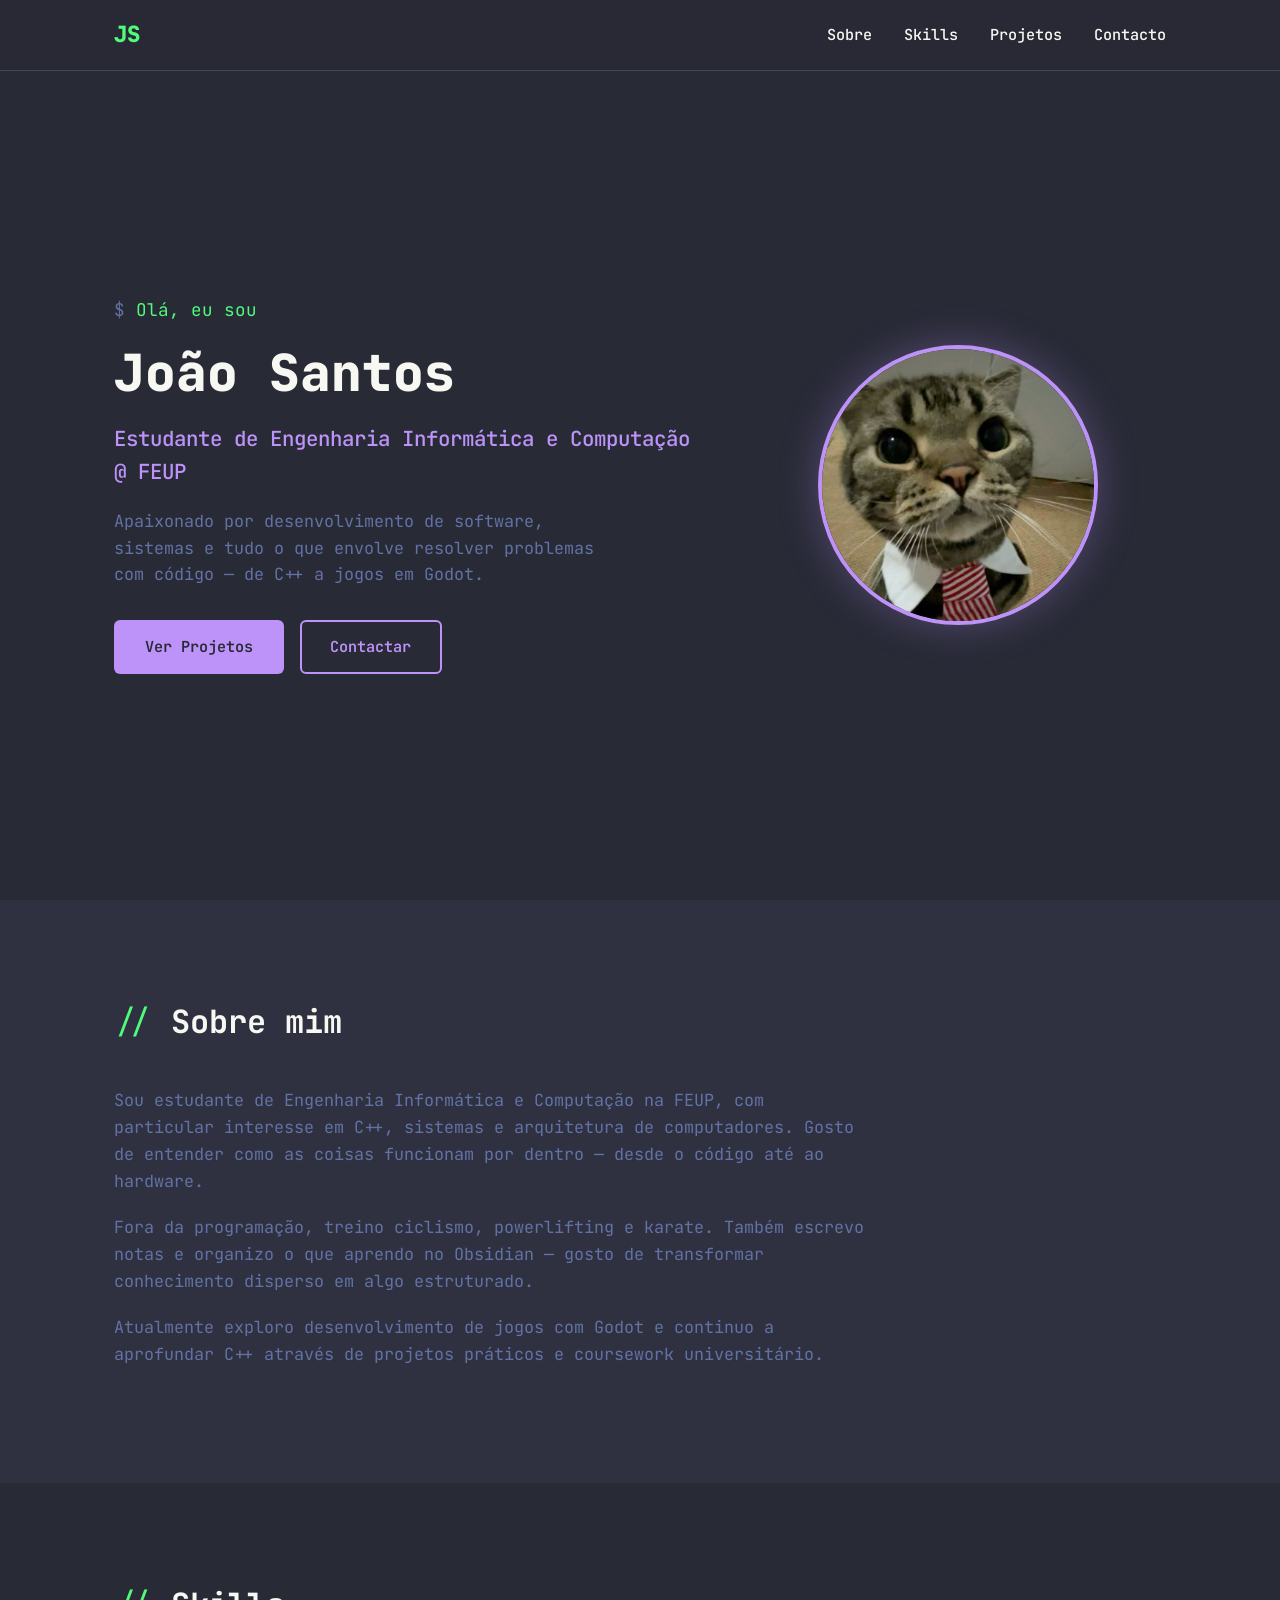
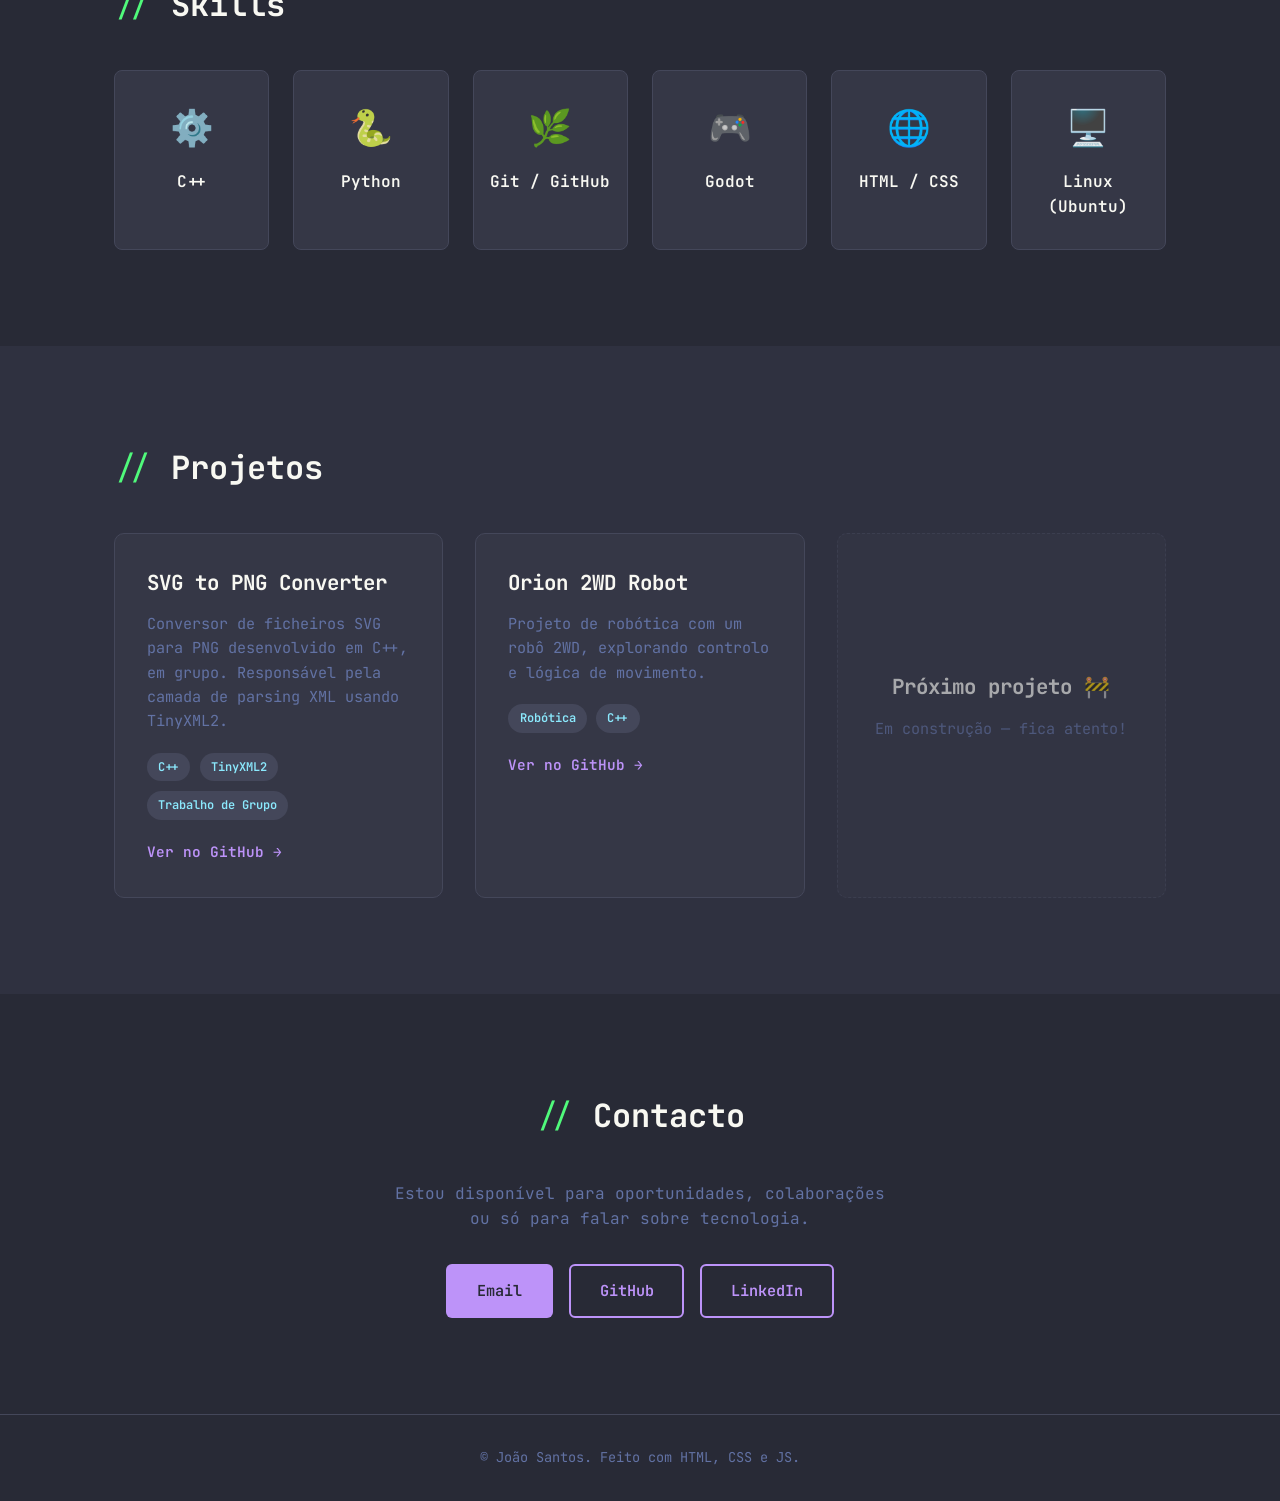
==== index.html @ f40805ef "feat: base website, with simple design" ====
<!DOCTYPE html>
<html lang="pt">
<head>
  <meta charset="UTF-8">
  <meta name="viewport" content="width=device-width, initial-scale=1.0">
  <title>João Santos | Portfólio</title>
  <meta name="description" content="Portfólio de João Santos, estudante de Engenharia Informática e Computação na FEUP.">

  <link rel="stylesheet" href="style.css">
  <!-- Ícones (vamos usar emojis ou SVG simples por agora, sem dependências externas) -->
</head>
<body>

  <!-- ============ NAVBAR ============ -->
  <header class="navbar">
    <div class="container navbar__inner">
      <a href="#hero" class="navbar__logo">JS</a>

      <nav class="navbar__nav">
        <a href="#sobre">Sobre</a>
        <a href="#skills">Skills</a>
        <a href="#projetos">Projetos</a>
        <a href="#contacto">Contacto</a>
      </nav>

      <!-- Botão hamburger só aparece em mobile (escondido via CSS, ativado via JS) -->
      <button class="navbar__toggle" id="navToggle" aria-label="Abrir menu">
        <span></span>
        <span></span>
        <span></span>
      </button>
    </div>
  </header>

  <!-- ============ HERO ============ -->
  <section id="hero" class="hero">
    <div class="container hero__inner">
      <div class="hero__text">
        <p class="hero__greeting">Olá, eu sou </p>
        <h1 class="hero__name">João Santos</h1>
        <h2 class="hero__title">Estudante de Engenharia Informática e Computação @ FEUP</h2>
        <p class="hero__description">
          Apaixonado por desenvolvimento de software, sistemas e tudo o que envolve
          resolver problemas com código — de C++ a jogos em Godot.
        </p>
        <div class="hero__actions">
          <a href="#projetos" class="btn btn--primary">Ver Projetos</a>
          <a href="#contacto" class="btn btn--secondary">Contactar</a>
        </div>
      </div>

      <div class="hero__image">
        <img src="assets/xhs 268495944.jpeg" alt="Foto de João Santos">
      </div>
    </div>
  </section>

  <!-- ============ SOBRE ============ -->
  <section id="sobre" class="sobre">
    <div class="container">
      <h2 class="section-title">Sobre mim</h2>

      <div class="sobre__content">
        <p>
          Sou estudante de Engenharia Informática e Computação na FEUP, com particular
          interesse em C++, sistemas e arquitetura de computadores. Gosto de entender
          como as coisas funcionam por dentro — desde o código até ao hardware.
        </p>
        <p>
          Fora da programação, treino ciclismo, powerlifting e karate. Também escrevo notas e
          organizo o que aprendo no Obsidian — gosto de transformar conhecimento disperso
          em algo estruturado.
        </p>
        <p>
          Atualmente exploro desenvolvimento de jogos com Godot e continuo a aprofundar
          C++ através de projetos práticos e coursework universitário.
        </p>
      </div>
    </div>
  </section>

  <!-- ============ SKILLS ============ -->
  <section id="skills" class="skills">
    <div class="container">
      <h2 class="section-title">Skills</h2>

      <div class="skills__grid">
        <div class="skill-card">
          <span class="skill-card__icon">⚙️</span>
          <h3>C++</h3>
        </div>
        <div class="skill-card">
          <span class="skill-card__icon">🐍</span>
          <h3>Python</h3>
        </div>
        <div class="skill-card">
          <span class="skill-card__icon">🌿</span>
          <h3>Git / GitHub</h3>
        </div>
        <div class="skill-card">
          <span class="skill-card__icon">🎮</span>
          <h3>Godot</h3>
        </div>
        <div class="skill-card">
          <span class="skill-card__icon">🌐</span>
          <h3>HTML / CSS</h3>
        </div>
        <div class="skill-card">
          <span class="skill-card__icon">🖥️</span>
          <h3>Linux (Ubuntu)</h3>
        </div>
      </div>
    </div>
  </section>

  <!-- ============ PROJETOS ============ -->
  <section id="projetos" class="projetos">
    <div class="container">
      <h2 class="section-title">Projetos</h2>

      <div class="projetos__grid">

        <article class="project-card">
          <div class="project-card__content">
            <h3>SVG to PNG Converter</h3>
            <p>
              Conversor de ficheiros SVG para PNG desenvolvido em C++, em grupo.
              Responsável pela camada de parsing XML usando TinyXML2.
            </p>
            <div class="project-card__tags">
              <span class="tag">C++</span>
              <span class="tag">TinyXML2</span>
              <span class="tag">Trabalho de Grupo</span>
            </div>
            <a href="https://github.com/JoaoFranciscoCSantos/svg_to_png" target="_blank" class="project-card__link">
              Ver no GitHub →
            </a>
          </div>
        </article>

        <article class="project-card">
          <div class="project-card__content">
            <h3>Orion 2WD Robot</h3>
            <p>
              Projeto de robótica com um robô 2WD, explorando controlo e lógica de
              movimento.
            </p>
            <div class="project-card__tags">
              <span class="tag">Robótica</span>
              <span class="tag">C++</span>
            </div>
            <a href="https://github.com/JoaoFranciscoCSantos" target="_blank" class="project-card__link">
              Ver no GitHub →
            </a>
          </div>
        </article>

        <!-- Card extra vazio para quando tiveres mais projetos -->
        <article class="project-card project-card--placeholder">
          <div class="project-card__content">
            <h3>Próximo projeto 🚧</h3>
            <p>Em construção — fica atento!</p>
          </div>
        </article>

      </div>
    </div>
  </section>

  <!-- ============ CONTACTO ============ -->
  <section id="contacto" class="contacto">
    <div class="container">
      <h2 class="section-title">Contacto</h2>
      <p class="contacto__text">
        Estou disponível para oportunidades, colaborações ou só para falar sobre tecnologia.
      </p>

      <div class="contacto__links">
        <a href="mailto:o-teu-email@exemplo.com" class="btn btn--primary">Email</a>
        <a href="https://github.com/JoaoFranciscoCSantos" target="_blank" class="btn btn--secondary">GitHub</a>
        <a href="#" target="_blank" class="btn btn--secondary">LinkedIn</a>
      </div>
    </div>
  </section>

  <!-- ============ FOOTER ============ -->
  <footer class="footer">
    <div class="container">
      <p>&copy; <span id="year"></span> João Santos. Feito com HTML, CSS e JS.</p>
    </div>
  </footer>

  <script src="script.js"></script>
</body>
</html>
---- style.css ----
/* ===================================================
   RESET & VARIÁVEIS GLOBAIS
   =================================================== */

/* Importa a fonte JetBrains Mono do Google Fonts */
@import url('https://fonts.googleapis.com/css2?family=JetBrains+Mono:wght@400;500;600;700;800&display=swap');

/* Variáveis CSS (custom properties) — definidas uma vez, usadas em todo o ficheiro.
   Se um dia quiseres mudar a paleta toda, só precisas de mudar aqui. */
:root {
  /* Paleta Dracula */
  --bg: #282a36;
  --bg-soft: #2f3140;
  --bg-card: #353746;
  --bg-current-line: #44475a;
  --fg: #f8f8f2;
  --comment: #6272a4;
  --purple: #bd93f9;
  --pink: #ff79c6;
  --green: #50fa7b;
  --cyan: #8be9fd;
  --orange: #ffb86c;
  --red: #ff5555;

  /* Tipografia */
  --font-mono: 'JetBrains Mono', 'Courier New', monospace;

  /* Espaçamentos reutilizáveis */
  --container-width: 1100px;
  --section-padding: 6rem 0;

  /* Transições */
  --transition: 0.25s ease;
}

/* Reset básico — remove margens/paddings default dos browsers */
* {
  margin: 0;
  padding: 0;
  box-sizing: border-box;
}

html {
  scroll-behavior: smooth; /* scroll suave nativo ao clicar em links de âncora (#secção) */
}

body {
  font-family: var(--font-mono);
  background-color: var(--bg);
  color: var(--fg);
  line-height: 1.6;
  overflow-x: hidden; /* evita scroll horizontal acidental */
}

a {
  text-decoration: none;
  color: inherit;
}

ul {
  list-style: none;
}

img {
  max-width: 100%;
  display: block;
}

/* Container genérico para limitar largura do conteúdo e centrar */
.container {
  width: 100%;
  max-width: var(--container-width);
  margin: 0 auto;
  padding: 0 1.5rem;
}

/* Título de secção, reutilizado em Sobre/Skills/Projetos/Contacto */
.section-title {
  font-size: 2rem;
  font-weight: 700;
  margin-bottom: 2.5rem;
  position: relative;
  display: inline-block;
  color: var(--fg);
}

/* Decoração tipo "comentário de código" antes do título, ex: // Sobre mim */
.section-title::before {
  content: '// ';
  color: var(--green);
  font-weight: 400;
}

/* ===================================================
   BOTÕES
   =================================================== */

.btn {
  display: inline-block;
  padding: 0.8rem 1.8rem;
  border-radius: 6px;
  font-weight: 600;
  font-size: 0.95rem;
  border: 2px solid transparent;
  transition: var(--transition);
  cursor: pointer;
}

.btn--primary {
  background-color: var(--purple);
  color: var(--bg);
}

.btn--primary:hover {
  background-color: var(--pink);
  transform: translateY(-2px);
}

.btn--secondary {
  background-color: transparent;
  border-color: var(--purple);
  color: var(--purple);
}

.btn--secondary:hover {
  background-color: var(--purple);
  color: var(--bg);
  transform: translateY(-2px);
}

/* ===================================================
   NAVBAR
   =================================================== */

.navbar {
  position: fixed;
  top: 0;
  left: 0;
  width: 100%;
  background-color: rgba(40, 42, 54, 0.85); /* var(--bg) com transparência */
  backdrop-filter: blur(8px); /* efeito "vidro esmerilado" ao fazer scroll */
  z-index: 1000;
  border-bottom: 1px solid var(--bg-current-line);
}

.navbar__inner {
  display: flex;
  align-items: center;
  justify-content: space-between;
  height: 70px;
}

.navbar__logo {
  font-size: 1.4rem;
  font-weight: 800;
  color: var(--green);
}

.navbar__nav {
  display: flex;
  gap: 2rem;
}

.navbar__nav a {
  font-size: 0.95rem;
  font-weight: 500;
  color: var(--fg);
  position: relative;
  transition: var(--transition);
}

.navbar__nav a:hover {
  color: var(--purple);
}

/* Sublinhado animado ao passar o rato */
.navbar__nav a::after {
  content: '';
  position: absolute;
  left: 0;
  bottom: -6px;
  width: 0%;
  height: 2px;
  background-color: var(--pink);
  transition: width var(--transition);
}

.navbar__nav a:hover::after {
  width: 100%;
}

/* Botão hamburger — escondido por defeito, só aparece em mobile (ver media query) */
.navbar__toggle {
  display: none;
  flex-direction: column;
  justify-content: space-between;
  width: 28px;
  height: 20px;
  background: none;
  border: none;
  cursor: pointer;
}

.navbar__toggle span {
  width: 100%;
  height: 2px;
  background-color: var(--fg);
  border-radius: 2px;
}

/* ===================================================
   HERO
   =================================================== */

.hero {
  min-height: 100vh;
  display: flex;
  align-items: center;
  padding-top: 70px; /* compensa a navbar fixa */
}

.hero__inner {
  display: flex;
  align-items: center;
  justify-content: space-between;
  gap: 3rem;
  flex-wrap: wrap;
}

.hero__text {
  flex: 1 1 450px;
}

.hero__greeting {
  color: var(--green);
  font-size: 1.1rem;
  margin-bottom: 0.5rem;
}

.hero__greeting::before {
  content: '$ ';
  color: var(--comment);
}

.hero__name {
  font-size: 3.2rem;
  font-weight: 800;
  color: var(--fg);
  margin-bottom: 0.5rem;
}

.hero__title {
  font-size: 1.3rem;
  font-weight: 500;
  color: var(--purple);
  margin-bottom: 1.2rem;
}

.hero__description {
  color: var(--comment);
  font-size: 1.05rem;
  max-width: 500px;
  margin-bottom: 2rem;
}

.hero__actions {
  display: flex;
  gap: 1rem;
  flex-wrap: wrap;
}

.hero__image {
  flex: 1 1 280px;
  display: flex;
  justify-content: center;
}

.hero__image img {
  width: 280px;
  height: 280px;
  object-fit: cover;
  border-radius: 50%;
  border: 4px solid var(--purple);
  box-shadow: 0 0 40px rgba(189, 147, 249, 0.3); /* brilho roxo subtil */
}

/* ===================================================
   SOBRE
   =================================================== */

.sobre {
  padding: var(--section-padding);
  background-color: var(--bg-soft);
}

.sobre__content {
  max-width: 750px;
}

.sobre__content p {
  color: var(--comment);
  margin-bottom: 1.2rem;
  font-size: 1.05rem;
}

/* ===================================================
   SKILLS
   =================================================== */

.skills {
  padding: var(--section-padding);
}

.skills__grid {
  display: grid;
  grid-template-columns: repeat(auto-fit, minmax(150px, 1fr));
  gap: 1.5rem;
}

.skill-card {
  background-color: var(--bg-card);
  border: 1px solid var(--bg-current-line);
  border-radius: 8px;
  padding: 1.8rem 1rem;
  text-align: center;
  transition: var(--transition);
}

.skill-card:hover {
  transform: translateY(-5px);
  border-color: var(--purple);
}

.skill-card__icon {
  font-size: 2.2rem;
  display: block;
  margin-bottom: 0.8rem;
}

.skill-card h3 {
  font-size: 1rem;
  font-weight: 600;
  color: var(--fg);
}

/* ===================================================
   PROJETOS
   =================================================== */

.projetos {
  padding: var(--section-padding);
  background-color: var(--bg-soft);
}

.projetos__grid {
  display: grid;
  grid-template-columns: repeat(auto-fit, minmax(300px, 1fr));
  gap: 2rem;
}

.project-card {
  background-color: var(--bg-card);
  border: 1px solid var(--bg-current-line);
  border-radius: 10px;
  padding: 2rem;
  transition: var(--transition);
}

.project-card:hover {
  border-color: var(--cyan);
  transform: translateY(-5px);
}

.project-card h3 {
  color: var(--fg);
  font-size: 1.3rem;
  margin-bottom: 0.8rem;
}

.project-card p {
  color: var(--comment);
  margin-bottom: 1.2rem;
  font-size: 0.95rem;
}

.project-card__tags {
  display: flex;
  gap: 0.6rem;
  flex-wrap: wrap;
  margin-bottom: 1.2rem;
}

.tag {
  background-color: var(--bg-current-line);
  color: var(--cyan);
  font-size: 0.75rem;
  font-weight: 600;
  padding: 0.3rem 0.7rem;
  border-radius: 20px;
}

.project-card__link {
  color: var(--purple);
  font-weight: 600;
  font-size: 0.9rem;
  transition: var(--transition);
}

.project-card__link:hover {
  color: var(--pink);
}

.project-card--placeholder {
  display: flex;
  align-items: center;
  justify-content: center;
  text-align: center;
  border-style: dashed;
  opacity: 0.6;
}

/* ===================================================
   CONTACTO
   =================================================== */

.contacto {
  padding: var(--section-padding);
  text-align: center;
}

.contacto__text {
  color: var(--comment);
  max-width: 500px;
  margin: 0 auto 2rem;
}

.contacto__links {
  display: flex;
  justify-content: center;
  gap: 1rem;
  flex-wrap: wrap;
}

/* ===================================================
   FOOTER
   =================================================== */

.footer {
  padding: 2rem 0;
  text-align: center;
  border-top: 1px solid var(--bg-current-line);
}

.footer p {
  color: var(--comment);
  font-size: 0.85rem;
}

/* ===================================================
   RESPONSIVE — MOBILE
   =================================================== */

@media (max-width: 768px) {
  .navbar__nav {
    position: fixed;
    top: 70px;
    left: 0;
    width: 100%;
    background-color: var(--bg);
    flex-direction: column;
    align-items: center;
    padding: 2rem 0;
    gap: 1.5rem;
    border-bottom: 1px solid var(--bg-current-line);

    /* Escondido por defeito — a classe .is-open é adicionada via JS */
    transform: translateY(-150%);
    transition: transform var(--transition);
  }

  .navbar__nav.is-open {
    transform: translateY(0);
  }

  .navbar__toggle {
    display: flex; /* só aparece em mobile */
  }

  .hero__inner {
    flex-direction: column-reverse;
    text-align: center;
  }

  .hero__description {
    margin-left: auto;
    margin-right: auto;
  }

  .hero__actions {
    justify-content: center;
  }

  .hero__name {
    font-size: 2.4rem;
  }
}
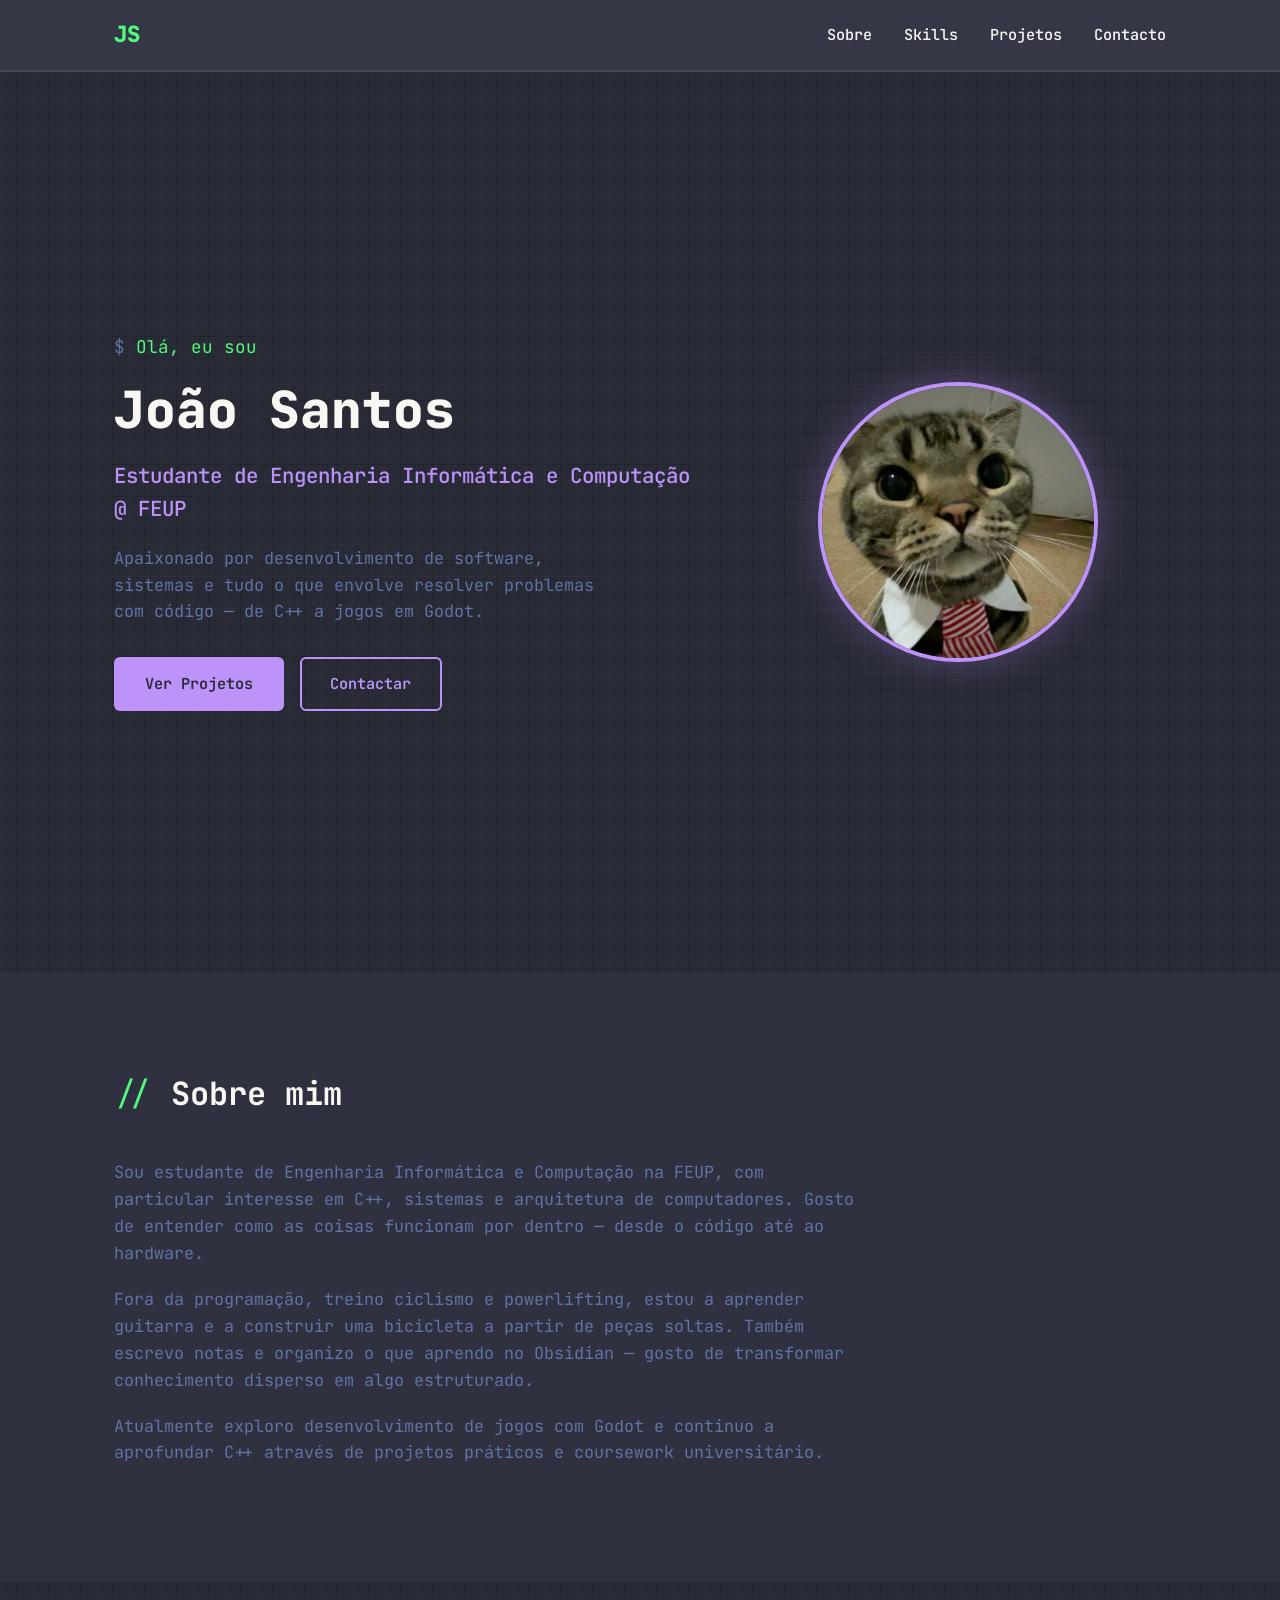
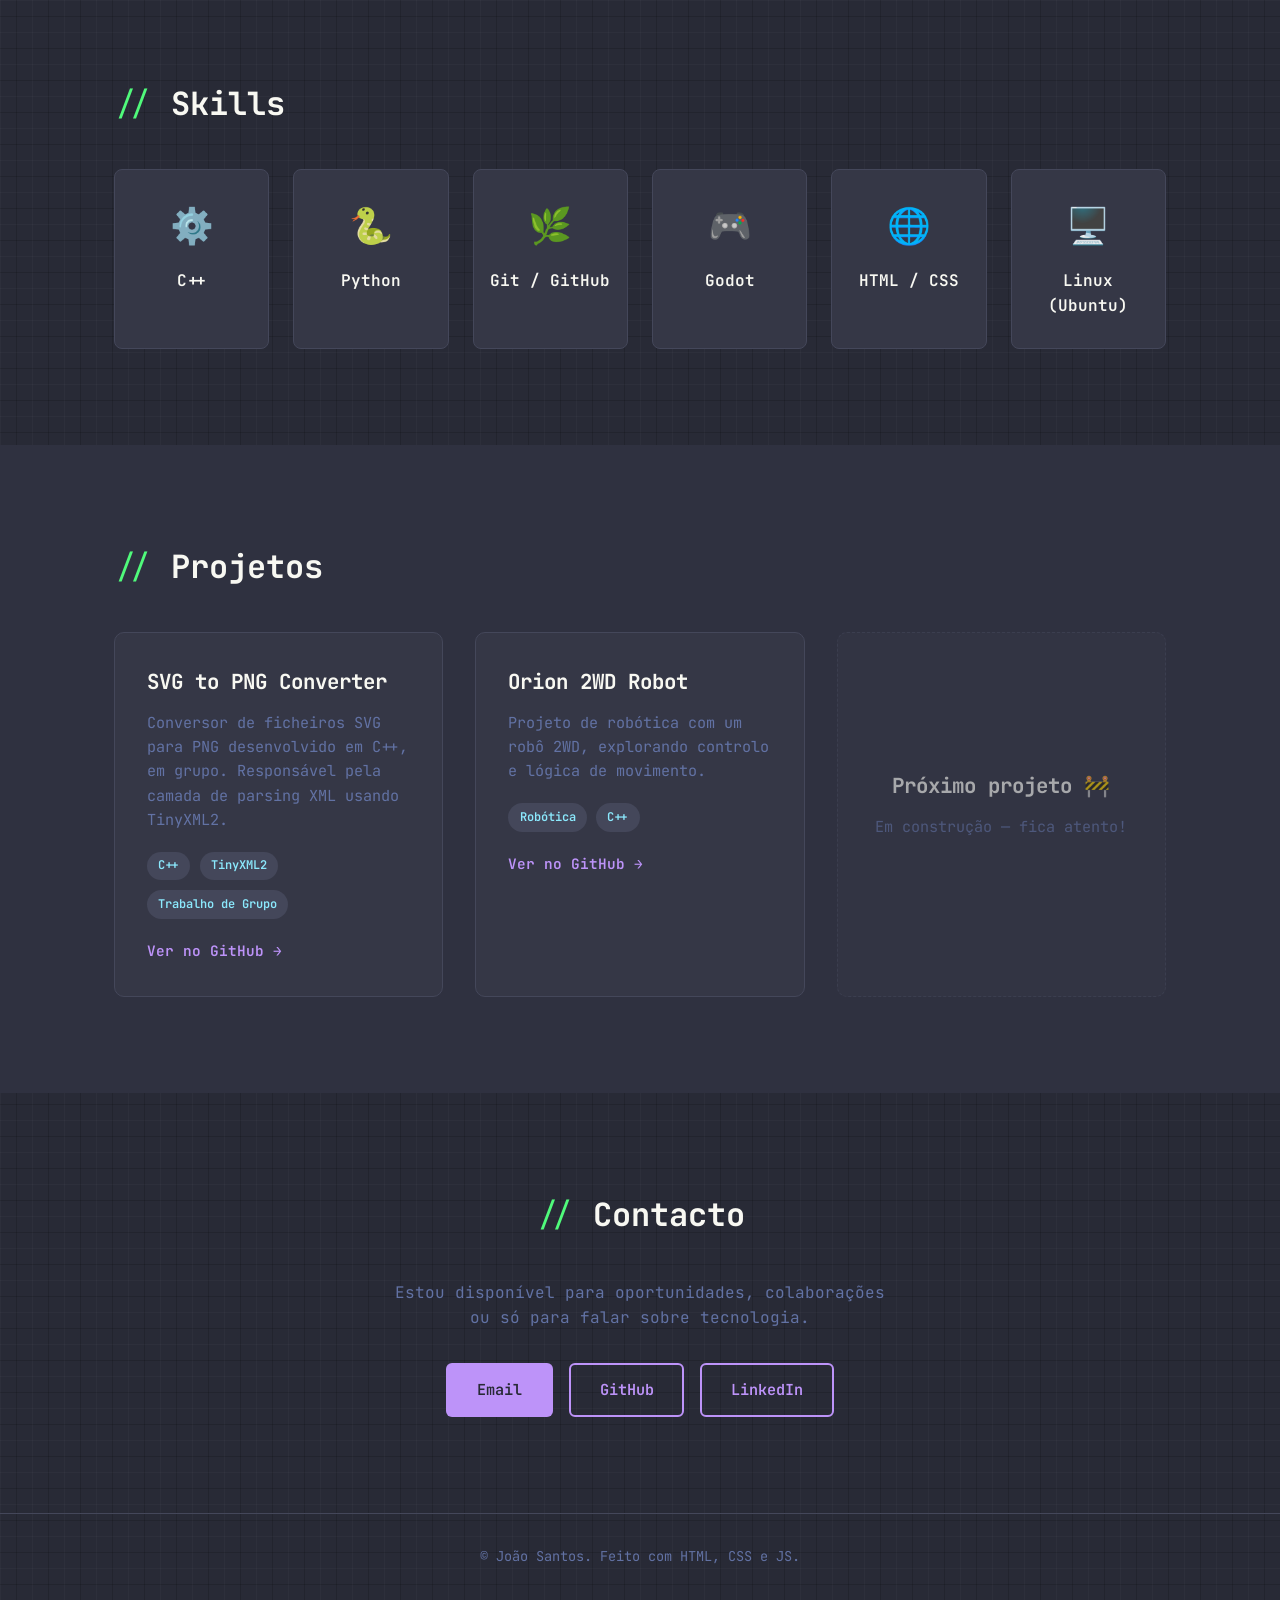
==== commit 21c567ab: "Simplify navbar and add Minecraft-style block background" ====
--- a/index.html
+++ b/index.html
@@ -4,6 +4,9 @@
   <meta charset="UTF-8">
   <meta name="viewport" content="width=device-width, initial-scale=1.0">
   <title>João Santos | Portfólio</title>
+  <link rel="icon" type="image/svg+xml" href="assets/favicon.svg">
+  <link rel="icon" type="image/x-icon" href="assets/favicon.ico">
+  <link rel="apple-touch-icon" href="assets/favicon-180.png">
   <meta name="description" content="Portfólio de João Santos, estudante de Engenharia Informática e Computação na FEUP.">
 
   <link rel="stylesheet" href="style.css">
@@ -22,13 +25,6 @@
         <a href="#projetos">Projetos</a>
         <a href="#contacto">Contacto</a>
       </nav>
-
-      <!-- Botão hamburger só aparece em mobile (escondido via CSS, ativado via JS) -->
-      <button class="navbar__toggle" id="navToggle" aria-label="Abrir menu">
-        <span></span>
-        <span></span>
-        <span></span>
-      </button>
     </div>
   </header>
 
@@ -36,7 +32,7 @@
   <section id="hero" class="hero">
     <div class="container hero__inner">
       <div class="hero__text">
-        <p class="hero__greeting">Olá, eu sou </p>
+        <p class="hero__greeting">Olá, eu sou</p>
         <h1 class="hero__name">João Santos</h1>
         <h2 class="hero__title">Estudante de Engenharia Informática e Computação @ FEUP</h2>
         <p class="hero__description">
@@ -67,7 +63,8 @@
           como as coisas funcionam por dentro — desde o código até ao hardware.
         </p>
         <p>
-          Fora da programação, treino ciclismo, powerlifting e karate. Também escrevo notas e
+          Fora da programação, treino ciclismo e powerlifting, estou a aprender guitarra
+          e a construir uma bicicleta a partir de peças soltas. Também escrevo notas e
           organizo o que aprendo no Obsidian — gosto de transformar conhecimento disperso
           em algo estruturado.
         </p>
--- a/style.css
+++ b/style.css
@@ -46,10 +46,21 @@
 
 body {
   font-family: var(--font-mono);
-  background-color: var(--bg);
   color: var(--fg);
   line-height: 1.6;
   overflow-x: hidden; /* evita scroll horizontal acidental */
+
+  /* Padrão de "blocos" tipo Minecraft, feito só com CSS (sem imagens).
+     Funciona sobrepondo vários gradientes lineares pequenos que se repetem,
+     criando uma grelha de quadrados com tom levemente diferente do fundo. */
+  background-color: var(--bg);
+  background-image:
+    linear-gradient(90deg, rgba(255, 255, 255, 0.025) 1px, transparent 1px),
+    linear-gradient(rgba(255, 255, 255, 0.025) 1px, transparent 1px),
+    linear-gradient(90deg, rgba(0, 0, 0, 0.15) 1px, transparent 1px),
+    linear-gradient(rgba(0, 0, 0, 0.15) 1px, transparent 1px);
+  background-size: 32px 32px, 32px 32px, 32px 32px, 32px 32px;
+  background-position: 0 0, 0 0, 16px 16px, 16px 16px;
 }
 
 a {
@@ -133,14 +144,10 @@
    =================================================== */
 
 .navbar {
-  position: fixed;
-  top: 0;
-  left: 0;
+  position: static; /* deixa de ser fixa/flutuante — fica no fluxo normal da página */
   width: 100%;
-  background-color: rgba(40, 42, 54, 0.85); /* var(--bg) com transparência */
-  backdrop-filter: blur(8px); /* efeito "vidro esmerilado" ao fazer scroll */
-  z-index: 1000;
-  border-bottom: 1px solid var(--bg-current-line);
+  background-color: var(--bg-card);
+  border-bottom: 2px solid var(--bg-current-line);
 }
 
 .navbar__inner {
@@ -189,24 +196,7 @@
   width: 100%;
 }
 
-/* Botão hamburger — escondido por defeito, só aparece em mobile (ver media query) */
-.navbar__toggle {
-  display: none;
-  flex-direction: column;
-  justify-content: space-between;
-  width: 28px;
-  height: 20px;
-  background: none;
-  border: none;
-  cursor: pointer;
-}
-
-.navbar__toggle span {
-  width: 100%;
-  height: 2px;
-  background-color: var(--fg);
-  border-radius: 2px;
-}
+/* Botão hamburger removido — navbar agora é sempre visível, sem menu deslizante */
 
 /* ===================================================
    HERO
@@ -216,7 +206,7 @@
   min-height: 100vh;
   display: flex;
   align-items: center;
-  padding-top: 70px; /* compensa a navbar fixa */
+  padding-top: 0;
 }
 
 .hero__inner {
@@ -461,29 +451,21 @@
    =================================================== */
 
 @media (max-width: 768px) {
+  .navbar__inner {
+    flex-direction: column;
+    height: auto;
+    padding: 1rem 0;
+    gap: 0.8rem;
+  }
+
   .navbar__nav {
-    position: fixed;
-    top: 70px;
-    left: 0;
-    width: 100%;
-    background-color: var(--bg);
-    flex-direction: column;
-    align-items: center;
-    padding: 2rem 0;
-    gap: 1.5rem;
-    border-bottom: 1px solid var(--bg-current-line);
-
-    /* Escondido por defeito — a classe .is-open é adicionada via JS */
-    transform: translateY(-150%);
-    transition: transform var(--transition);
-  }
-
-  .navbar__nav.is-open {
-    transform: translateY(0);
-  }
-
-  .navbar__toggle {
-    display: flex; /* só aparece em mobile */
+    gap: 1rem;
+    flex-wrap: wrap;
+    justify-content: center;
+  }
+
+  .navbar__nav a {
+    font-size: 0.85rem;
   }
 
   .hero__inner {
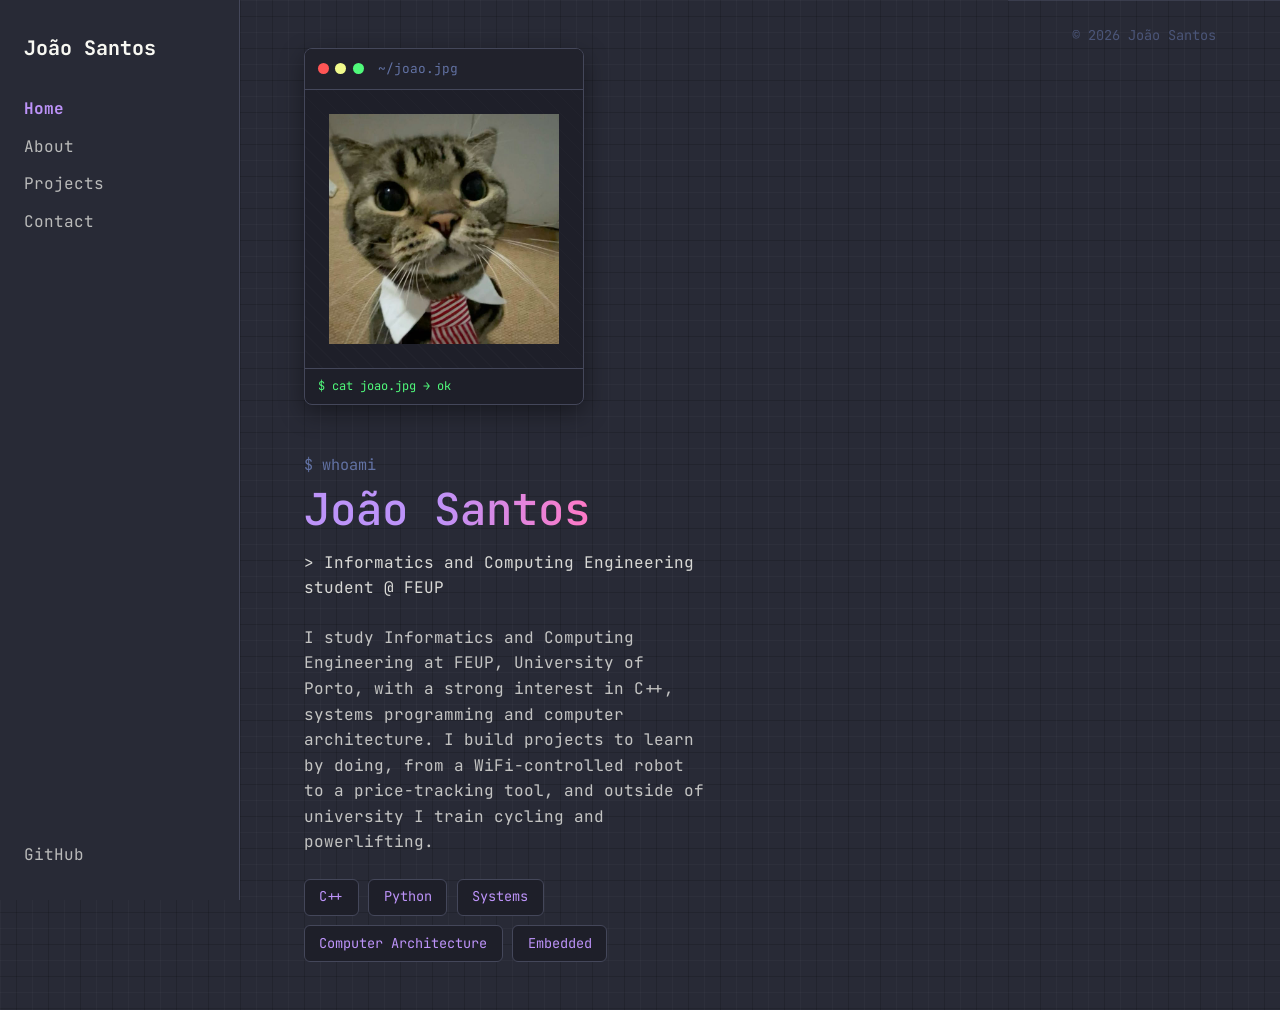
==== commit 28b135b9: "Update portfolio: translate site to English and refresh projects" ====
--- a/index.html
+++ b/index.html
@@ -1,192 +1,76 @@
 <!DOCTYPE html>
-<html lang="pt">
+<html lang="en">
 <head>
   <meta charset="UTF-8">
   <meta name="viewport" content="width=device-width, initial-scale=1.0">
-  <title>João Santos | Portfólio</title>
+  <title>João Santos — Home</title>
+  <meta name="description" content="Portfolio of João Santos, Informatics and Computing Engineering student at FEUP (University of Porto), focused on C++, systems and embedded projects.">
   <link rel="icon" type="image/svg+xml" href="assets/favicon.svg">
   <link rel="icon" type="image/x-icon" href="assets/favicon.ico">
   <link rel="apple-touch-icon" href="assets/favicon-180.png">
-  <meta name="description" content="Portfólio de João Santos, estudante de Engenharia Informática e Computação na FEUP.">
-
-  <link rel="stylesheet" href="style.css">
-  <!-- Ícones (vamos usar emojis ou SVG simples por agora, sem dependências externas) -->
+  <link rel="stylesheet" href="css/style.css">
+  <link rel="stylesheet" href="css/layout.css">
 </head>
 <body>
 
-  <!-- ============ NAVBAR ============ -->
-  <header class="navbar">
-    <div class="container navbar__inner">
-      <a href="#hero" class="navbar__logo">JS</a>
+  <!-- The sidebar is built by js/sidebar.js and injected here -->
+  <div id="sidebar"></div>
 
-      <nav class="navbar__nav">
-        <a href="#sobre">Sobre</a>
-        <a href="#skills">Skills</a>
-        <a href="#projetos">Projetos</a>
-        <a href="#contacto">Contacto</a>
-      </nav>
-    </div>
-  </header>
+  <main class="page">
 
-  <!-- ============ HERO ============ -->
-  <section id="hero" class="hero">
-    <div class="container hero__inner">
-      <div class="hero__text">
-        <p class="hero__greeting">Olá, eu sou</p>
-        <h1 class="hero__name">João Santos</h1>
-        <h2 class="hero__title">Estudante de Engenharia Informática e Computação @ FEUP</h2>
-        <p class="hero__description">
-          Apaixonado por desenvolvimento de software, sistemas e tudo o que envolve
-          resolver problemas com código — de C++ a jogos em Godot.
-        </p>
-        <div class="hero__actions">
-          <a href="#projetos" class="btn btn--primary">Ver Projetos</a>
-          <a href="#contacto" class="btn btn--secondary">Contactar</a>
+    <section class="hero">
+
+      <div class="hero__photo-window">
+        <div class="hero__window-bar">
+          <span class="hero__dot hero__dot--red"></span>
+          <span class="hero__dot hero__dot--yellow"></span>
+          <span class="hero__dot hero__dot--green"></span>
+          <span class="hero__window-title">~/joao.jpg</span>
         </div>
+
+        <div class="hero__photo-placeholder">
+          <img src="assets/profile.jpeg" alt="Portrait of João Santos" class="hero__photo">
+        </div>
+
+        <div class="hero__window-footer">$ cat joao.jpg &rarr; ok</div>
       </div>
 
-      <div class="hero__image">
-        <img src="assets/xhs 268495944.jpeg" alt="Foto de João Santos">
+      <div class="hero__content">
+        <p class="hero__prompt">$ whoami</p>
+
+        <h1 class="hero__title">
+          João <span class="hero__title-accent">Santos</span>
+        </h1>
+
+        <p class="hero__subtitle">
+          &gt; Informatics and Computing Engineering student @ FEUP
+        </p>
+
+        <p class="hero__intro">
+          I study Informatics and Computing Engineering at FEUP, University of
+          Porto, with a strong interest in C++, systems programming and
+          computer architecture. I build projects to learn by doing, from a
+          WiFi-controlled robot to a price-tracking tool, and outside of
+          university I train cycling and powerlifting.
+        </p>
+
+        <ul class="hero__tags">
+          <li>C++</li>
+          <li>Python</li>
+          <li>Systems</li>
+          <li>Computer Architecture</li>
+          <li>Embedded</li>
+        </ul>
       </div>
-    </div>
-  </section>
 
-  <!-- ============ SOBRE ============ -->
-  <section id="sobre" class="sobre">
-    <div class="container">
-      <h2 class="section-title">Sobre mim</h2>
+    </section>
 
-      <div class="sobre__content">
-        <p>
-          Sou estudante de Engenharia Informática e Computação na FEUP, com particular
-          interesse em C++, sistemas e arquitetura de computadores. Gosto de entender
-          como as coisas funcionam por dentro — desde o código até ao hardware.
-        </p>
-        <p>
-          Fora da programação, treino ciclismo e powerlifting, estou a aprender guitarra
-          e a construir uma bicicleta a partir de peças soltas. Também escrevo notas e
-          organizo o que aprendo no Obsidian — gosto de transformar conhecimento disperso
-          em algo estruturado.
-        </p>
-        <p>
-          Atualmente exploro desenvolvimento de jogos com Godot e continuo a aprofundar
-          C++ através de projetos práticos e coursework universitário.
-        </p>
-      </div>
-    </div>
-  </section>
+  </main>
 
-  <!-- ============ SKILLS ============ -->
-  <section id="skills" class="skills">
-    <div class="container">
-      <h2 class="section-title">Skills</h2>
+  <!-- The footer is built by js/footer.js and injected here -->
+  <div id="footer"></div>
 
-      <div class="skills__grid">
-        <div class="skill-card">
-          <span class="skill-card__icon">⚙️</span>
-          <h3>C++</h3>
-        </div>
-        <div class="skill-card">
-          <span class="skill-card__icon">🐍</span>
-          <h3>Python</h3>
-        </div>
-        <div class="skill-card">
-          <span class="skill-card__icon">🌿</span>
-          <h3>Git / GitHub</h3>
-        </div>
-        <div class="skill-card">
-          <span class="skill-card__icon">🎮</span>
-          <h3>Godot</h3>
-        </div>
-        <div class="skill-card">
-          <span class="skill-card__icon">🌐</span>
-          <h3>HTML / CSS</h3>
-        </div>
-        <div class="skill-card">
-          <span class="skill-card__icon">🖥️</span>
-          <h3>Linux (Ubuntu)</h3>
-        </div>
-      </div>
-    </div>
-  </section>
-
-  <!-- ============ PROJETOS ============ -->
-  <section id="projetos" class="projetos">
-    <div class="container">
-      <h2 class="section-title">Projetos</h2>
-
-      <div class="projetos__grid">
-
-        <article class="project-card">
-          <div class="project-card__content">
-            <h3>SVG to PNG Converter</h3>
-            <p>
-              Conversor de ficheiros SVG para PNG desenvolvido em C++, em grupo.
-              Responsável pela camada de parsing XML usando TinyXML2.
-            </p>
-            <div class="project-card__tags">
-              <span class="tag">C++</span>
-              <span class="tag">TinyXML2</span>
-              <span class="tag">Trabalho de Grupo</span>
-            </div>
-            <a href="https://github.com/JoaoFranciscoCSantos/svg_to_png" target="_blank" class="project-card__link">
-              Ver no GitHub →
-            </a>
-          </div>
-        </article>
-
-        <article class="project-card">
-          <div class="project-card__content">
-            <h3>Orion 2WD Robot</h3>
-            <p>
-              Projeto de robótica com um robô 2WD, explorando controlo e lógica de
-              movimento.
-            </p>
-            <div class="project-card__tags">
-              <span class="tag">Robótica</span>
-              <span class="tag">C++</span>
-            </div>
-            <a href="https://github.com/JoaoFranciscoCSantos" target="_blank" class="project-card__link">
-              Ver no GitHub →
-            </a>
-          </div>
-        </article>
-
-        <!-- Card extra vazio para quando tiveres mais projetos -->
-        <article class="project-card project-card--placeholder">
-          <div class="project-card__content">
-            <h3>Próximo projeto 🚧</h3>
-            <p>Em construção — fica atento!</p>
-          </div>
-        </article>
-
-      </div>
-    </div>
-  </section>
-
-  <!-- ============ CONTACTO ============ -->
-  <section id="contacto" class="contacto">
-    <div class="container">
-      <h2 class="section-title">Contacto</h2>
-      <p class="contacto__text">
-        Estou disponível para oportunidades, colaborações ou só para falar sobre tecnologia.
-      </p>
-
-      <div class="contacto__links">
-        <a href="mailto:o-teu-email@exemplo.com" class="btn btn--primary">Email</a>
-        <a href="https://github.com/JoaoFranciscoCSantos" target="_blank" class="btn btn--secondary">GitHub</a>
-        <a href="#" target="_blank" class="btn btn--secondary">LinkedIn</a>
-      </div>
-    </div>
-  </section>
-
-  <!-- ============ FOOTER ============ -->
-  <footer class="footer">
-    <div class="container">
-      <p>&copy; <span id="year"></span> João Santos. Feito com HTML, CSS e JS.</p>
-    </div>
-  </footer>
-
-  <script src="script.js"></script>
+  <script src="js/sidebar.js"></script>
+  <script src="js/footer.js"></script>
 </body>
-</html>+</html>
--- a/css/style.css
+++ b/css/style.css
@@ -0,0 +1,488 @@
+/* ===================================================
+   RESET & VARIÁVEIS GLOBAIS
+   =================================================== */
+
+/* Importa a fonte JetBrains Mono do Google Fonts */
+@import url('https://fonts.googleapis.com/css2?family=JetBrains+Mono:wght@400;500;600;700;800&display=swap');
+
+/* Variáveis CSS (custom properties) — definidas uma vez, usadas em todo o ficheiro.
+   Se um dia quiseres mudar a paleta toda, só precisas de mudar aqui. */
+:root {
+  /* Paleta Dracula */
+  --bg: #282a36;
+  --bg-soft: #2f3140;
+  --bg-card: #353746;
+  --bg-current-line: #44475a;
+  --fg: #f8f8f2;
+  --comment: #6272a4;
+  --purple: #bd93f9;
+  --pink: #ff79c6;
+  --green: #50fa7b;
+  --cyan: #8be9fd;
+  --orange: #ffb86c;
+  --red: #ff5555;
+
+  /* Tipografia */
+  --font-mono: 'JetBrains Mono', 'Courier New', monospace;
+
+  /* Espaçamentos reutilizáveis */
+  --container-width: 1100px;
+  --section-padding: 6rem 0;
+
+  /* Transições */
+  --transition: 0.25s ease;
+}
+
+/* Reset básico — remove margens/paddings default dos browsers */
+* {
+  margin: 0;
+  padding: 0;
+  box-sizing: border-box;
+}
+
+html {
+  scroll-behavior: smooth; /* scroll suave nativo ao clicar em links de âncora (#secção) */
+}
+
+body {
+  font-family: var(--font-mono);
+  color: var(--fg);
+  line-height: 1.6;
+  overflow-x: hidden; /* evita scroll horizontal acidental */
+
+  /* Padrão de "blocos" tipo Minecraft, feito só com CSS (sem imagens).
+     Funciona sobrepondo vários gradientes lineares pequenos que se repetem,
+     criando uma grelha de quadrados com tom levemente diferente do fundo. */
+  background-color: var(--bg);
+  background-image:
+    linear-gradient(90deg, rgba(255, 255, 255, 0.025) 1px, transparent 1px),
+    linear-gradient(rgba(255, 255, 255, 0.025) 1px, transparent 1px),
+    linear-gradient(90deg, rgba(0, 0, 0, 0.15) 1px, transparent 1px),
+    linear-gradient(rgba(0, 0, 0, 0.15) 1px, transparent 1px);
+  background-size: 32px 32px, 32px 32px, 32px 32px, 32px 32px;
+  background-position: 0 0, 0 0, 16px 16px, 16px 16px;
+}
+
+a {
+  text-decoration: none;
+  color: inherit;
+}
+
+ul {
+  list-style: none;
+}
+
+img {
+  max-width: 100%;
+  display: block;
+}
+
+/* Container genérico para limitar largura do conteúdo e centrar */
+.container {
+  width: 100%;
+  max-width: var(--container-width);
+  margin: 0 auto;
+  padding: 0 1.5rem;
+}
+
+/* Título de secção, reutilizado em Sobre/Skills/Projetos/Contacto */
+.section-title {
+  font-size: 2rem;
+  font-weight: 700;
+  margin-bottom: 2.5rem;
+  position: relative;
+  display: inline-block;
+  color: var(--fg);
+}
+
+/* Decoração tipo "comentário de código" antes do título, ex: // Sobre mim */
+.section-title::before {
+  content: '// ';
+  color: var(--green);
+  font-weight: 400;
+}
+
+/* ===================================================
+   BOTÕES
+   =================================================== */
+
+.btn {
+  display: inline-block;
+  padding: 0.8rem 1.8rem;
+  border-radius: 6px;
+  font-weight: 600;
+  font-size: 0.95rem;
+  border: 2px solid transparent;
+  transition: var(--transition);
+  cursor: pointer;
+}
+
+.btn--primary {
+  background-color: var(--purple);
+  color: var(--bg);
+}
+
+.btn--primary:hover {
+  background-color: var(--pink);
+  transform: translateY(-2px);
+}
+
+.btn--secondary {
+  background-color: transparent;
+  border-color: var(--purple);
+  color: var(--purple);
+}
+
+.btn--secondary:hover {
+  background-color: var(--purple);
+  color: var(--bg);
+  transform: translateY(-2px);
+}
+
+/* ===================================================
+   NAVBAR
+   =================================================== */
+
+.navbar {
+  position: static; /* deixa de ser fixa/flutuante — fica no fluxo normal da página */
+  width: 100%;
+  background-color: var(--bg-card);
+  border-bottom: 2px solid var(--bg-current-line);
+}
+
+.navbar__inner {
+  display: flex;
+  align-items: center;
+  justify-content: space-between;
+  height: 70px;
+}
+
+.navbar__logo {
+  font-size: 1.4rem;
+  font-weight: 800;
+  color: var(--green);
+}
+
+.navbar__nav {
+  display: flex;
+  gap: 2rem;
+}
+
+.navbar__nav a {
+  font-size: 0.95rem;
+  font-weight: 500;
+  color: var(--fg);
+  position: relative;
+  transition: var(--transition);
+}
+
+.navbar__nav a:hover {
+  color: var(--purple);
+}
+
+/* Sublinhado animado ao passar o rato */
+.navbar__nav a::after {
+  content: '';
+  position: absolute;
+  left: 0;
+  bottom: -6px;
+  width: 0%;
+  height: 2px;
+  background-color: var(--pink);
+  transition: width var(--transition);
+}
+
+.navbar__nav a:hover::after {
+  width: 100%;
+}
+
+/* Botão hamburger removido — navbar agora é sempre visível, sem menu deslizante */
+
+/* ===================================================
+   HERO
+   =================================================== */
+
+.hero {
+  min-height: 100vh;
+  display: flex;
+  align-items: center;
+  padding-top: 0;
+}
+
+.hero__inner {
+  display: flex;
+  align-items: center;
+  justify-content: space-between;
+  gap: 3rem;
+  flex-wrap: wrap;
+}
+
+.hero__text {
+  flex: 1 1 450px;
+}
+
+.hero__greeting {
+  color: var(--green);
+  font-size: 1.1rem;
+  margin-bottom: 0.5rem;
+}
+
+.hero__greeting::before {
+  content: '$ ';
+  color: var(--comment);
+}
+
+.hero__name {
+  font-size: 3.2rem;
+  font-weight: 800;
+  color: var(--fg);
+  margin-bottom: 0.5rem;
+}
+
+.hero__title {
+  font-size: 1.3rem;
+  font-weight: 500;
+  color: var(--purple);
+  margin-bottom: 1.2rem;
+}
+
+.hero__description {
+  color: var(--comment);
+  font-size: 1.05rem;
+  max-width: 500px;
+  margin-bottom: 2rem;
+}
+
+.hero__actions {
+  display: flex;
+  gap: 1rem;
+  flex-wrap: wrap;
+}
+
+.hero__image {
+  flex: 1 1 280px;
+  display: flex;
+  justify-content: center;
+}
+
+.hero__image img {
+  width: 280px;
+  height: 280px;
+  object-fit: cover;
+  border-radius: 50%;
+  border: 4px solid var(--purple);
+  box-shadow: 0 0 40px rgba(189, 147, 249, 0.3); /* brilho roxo subtil */
+}
+
+/* ===================================================
+   SOBRE
+   =================================================== */
+
+.sobre {
+  padding: var(--section-padding);
+  background-color: var(--bg-soft);
+}
+
+.sobre__content {
+  max-width: 750px;
+}
+
+.sobre__content p {
+  color: var(--comment);
+  margin-bottom: 1.2rem;
+  font-size: 1.05rem;
+}
+
+/* ===================================================
+   SKILLS
+   =================================================== */
+
+.skills {
+  padding: var(--section-padding);
+}
+
+.skills__grid {
+  display: grid;
+  grid-template-columns: repeat(auto-fit, minmax(150px, 1fr));
+  gap: 1.5rem;
+}
+
+.skill-card {
+  background-color: var(--bg-card);
+  border: 1px solid var(--bg-current-line);
+  border-radius: 8px;
+  padding: 1.8rem 1rem;
+  text-align: center;
+  transition: var(--transition);
+}
+
+.skill-card:hover {
+  transform: translateY(-5px);
+  border-color: var(--purple);
+}
+
+.skill-card__icon {
+  font-size: 2.2rem;
+  display: block;
+  margin-bottom: 0.8rem;
+}
+
+.skill-card h3 {
+  font-size: 1rem;
+  font-weight: 600;
+  color: var(--fg);
+}
+
+/* ===================================================
+   PROJETOS
+   =================================================== */
+
+.projetos {
+  padding: var(--section-padding);
+  background-color: var(--bg-soft);
+}
+
+.projetos__grid {
+  display: grid;
+  grid-template-columns: repeat(auto-fit, minmax(300px, 1fr));
+  gap: 2rem;
+}
+
+.project-card {
+  background-color: var(--bg-card);
+  border: 1px solid var(--bg-current-line);
+  border-radius: 10px;
+  padding: 2rem;
+  transition: var(--transition);
+}
+
+.project-card:hover {
+  border-color: var(--cyan);
+  transform: translateY(-5px);
+}
+
+.project-card h3 {
+  color: var(--fg);
+  font-size: 1.3rem;
+  margin-bottom: 0.8rem;
+}
+
+.project-card p {
+  color: var(--comment);
+  margin-bottom: 1.2rem;
+  font-size: 0.95rem;
+}
+
+.project-card__tags {
+  display: flex;
+  gap: 0.6rem;
+  flex-wrap: wrap;
+  margin-bottom: 1.2rem;
+}
+
+.tag {
+  background-color: var(--bg-current-line);
+  color: var(--cyan);
+  font-size: 0.75rem;
+  font-weight: 600;
+  padding: 0.3rem 0.7rem;
+  border-radius: 20px;
+}
+
+.project-card__link {
+  color: var(--purple);
+  font-weight: 600;
+  font-size: 0.9rem;
+  transition: var(--transition);
+}
+
+.project-card__link:hover {
+  color: var(--pink);
+}
+
+.project-card--placeholder {
+  display: flex;
+  align-items: center;
+  justify-content: center;
+  text-align: center;
+  border-style: dashed;
+  opacity: 0.6;
+}
+
+/* ===================================================
+   CONTACTO
+   =================================================== */
+
+.contacto {
+  padding: var(--section-padding);
+  text-align: center;
+}
+
+.contacto__text {
+  color: var(--comment);
+  max-width: 500px;
+  margin: 0 auto 2rem;
+}
+
+.contacto__links {
+  display: flex;
+  justify-content: center;
+  gap: 1rem;
+  flex-wrap: wrap;
+}
+
+/* ===================================================
+   FOOTER
+   =================================================== */
+
+.footer {
+  padding: 2rem 0;
+  text-align: center;
+  border-top: 1px solid var(--bg-current-line);
+}
+
+.footer p {
+  color: var(--comment);
+  font-size: 0.85rem;
+}
+
+/* ===================================================
+   RESPONSIVE — MOBILE
+   =================================================== */
+
+@media (max-width: 768px) {
+  .navbar__inner {
+    flex-direction: column;
+    height: auto;
+    padding: 1rem 0;
+    gap: 0.8rem;
+  }
+
+  .navbar__nav {
+    gap: 1rem;
+    flex-wrap: wrap;
+    justify-content: center;
+  }
+
+  .navbar__nav a {
+    font-size: 0.85rem;
+  }
+
+  .hero__inner {
+    flex-direction: column-reverse;
+    text-align: center;
+  }
+
+  .hero__description {
+    margin-left: auto;
+    margin-right: auto;
+  }
+
+  .hero__actions {
+    justify-content: center;
+  }
+
+  .hero__name {
+    font-size: 2.4rem;
+  }
+}
--- a/css/layout.css
+++ b/css/layout.css
@@ -0,0 +1,438 @@
+/* css/layout.css
+ *
+ * Sidebar layout + general page structure.
+ * COLOURS and FONTS (Dracula, JetBrains Mono) live in style.css —
+ * this file only handles structure and positioning.
+ */
+
+:root {
+  --sidebar-width: 240px;
+}
+
+body {
+  display: flex;
+  min-height: 100vh;
+  margin: 0;
+}
+
+/* ===== Sidebar ===== */
+
+.sidebar {
+  position: fixed;
+  top: 0;
+  left: 0;
+  height: 100vh;
+  width: var(--sidebar-width);
+  padding: 2rem 1.5rem;
+  box-sizing: border-box;
+
+  display: flex;
+  flex-direction: column;
+  gap: 2rem;
+
+  background-color: var(--bg, #282a36);
+  border-right: 1px solid var(--border, #44475a);
+}
+
+.sidebar__name {
+  font-size: 1.25rem;
+  font-weight: bold;
+  text-decoration: none;
+  color: var(--fg, #f8f8f2);
+}
+
+.sidebar__links {
+  list-style: none;
+  margin: 0;
+  padding: 0;
+  display: flex;
+  flex-direction: column;
+  gap: 0.75rem;
+}
+
+.sidebar__links a {
+  text-decoration: none;
+  color: var(--fg, #f8f8f2);
+  opacity: 0.7;
+  transition: opacity 0.2s;
+}
+
+.sidebar__links a:hover {
+  opacity: 1;
+}
+
+/* Class applied via JS to the current page's link */
+.sidebar__links--active {
+  opacity: 1 !important;
+  color: var(--purple, #bd93f9) !important;
+  font-weight: bold;
+}
+
+.sidebar__socials {
+  margin-top: auto; /* pushes it to the bottom of the sidebar */
+  display: flex;
+  gap: 1rem;
+}
+
+.sidebar__socials a {
+  color: var(--fg, #f8f8f2);
+  text-decoration: none;
+  opacity: 0.7;
+}
+
+.sidebar__socials a:hover {
+  opacity: 1;
+}
+
+/* ===== Main content ===== */
+
+.page {
+  margin-left: var(--sidebar-width);
+  padding: 3rem 4rem;
+  flex: 1;
+  max-width: 900px;
+}
+
+/* ===== Hero ===== */
+
+.hero {
+  display: flex;
+  gap: 3rem;
+  align-items: center;
+  flex-wrap: wrap;
+}
+
+/* --- "Terminal" window with the photo --- */
+
+.hero__photo-window {
+  flex: 0 0 280px;
+  width: 280px;
+  border-radius: 8px;
+  overflow: hidden;
+  background-color: var(--bg-alt, #1e1f29);
+  border: 1px solid var(--border, #44475a);
+  box-shadow: 0 8px 24px rgba(0, 0, 0, 0.4);
+}
+
+.hero__window-bar {
+  display: flex;
+  align-items: center;
+  gap: 0.4rem;
+  padding: 0.6rem 0.8rem;
+  background-color: var(--bg-alt-2, #21222c);
+  border-bottom: 1px solid var(--border, #44475a);
+}
+
+.hero__dot {
+  width: 11px;
+  height: 11px;
+  border-radius: 50%;
+  display: inline-block;
+}
+
+.hero__dot--red {
+  background-color: var(--red, #ff5555);
+}
+
+.hero__dot--yellow {
+  background-color: var(--yellow, #f1fa8c);
+}
+
+.hero__dot--green {
+  background-color: var(--green, #50fa7b);
+}
+
+.hero__window-title {
+  margin-left: 0.5rem;
+  font-size: 0.8rem;
+  color: var(--comment, #6272a4);
+}
+
+.hero__photo-placeholder {
+  width: 100%;
+  aspect-ratio: 1 / 1;
+  display: flex;
+  align-items: center;
+  justify-content: center;
+  text-align: center;
+  padding: 1.5rem;
+  box-sizing: border-box;
+  background-image: repeating-linear-gradient(
+    45deg,
+    var(--bg-alt-2, #21222c) 0,
+    var(--bg-alt-2, #21222c) 1px,
+    transparent 1px,
+    transparent 12px
+  );
+}
+
+.hero__photo-placeholder p {
+  margin: 0;
+  font-size: 0.8rem;
+  color: var(--comment, #6272a4);
+  line-height: 1.5;
+}
+
+/* Makes the photo fill the window */
+.hero__photo {
+  width: 100%;
+  aspect-ratio: 1 / 1;
+  object-fit: cover;
+  display: block;
+}
+
+.hero__window-footer {
+  padding: 0.5rem 0.8rem;
+  font-size: 0.75rem;
+  color: var(--green, #50fa7b);
+  border-top: 1px solid var(--border, #44475a);
+}
+
+/* --- Hero text --- */
+
+.hero__content {
+  flex: 1 1 400px;
+  min-width: 280px;
+}
+
+.hero__prompt,
+.cmd-prompt {
+  margin: 0 0 0.5rem;
+  color: var(--comment, #6272a4);
+  font-size: 0.95rem;
+}
+
+.cmd-prompt {
+  margin-top: 2.5rem;
+}
+
+.cmd-prompt:first-child {
+  margin-top: 0;
+}
+
+.hero__title {
+  margin: 0 0 1rem;
+  font-size: 2.75rem;
+  line-height: 1.1;
+}
+
+.hero__title-accent {
+  background: linear-gradient(90deg, var(--purple, #bd93f9), var(--pink, #ff79c6));
+  -webkit-background-clip: text;
+  background-clip: text;
+  color: transparent;
+}
+
+.hero__subtitle {
+  color: var(--fg, #f8f8f2);
+  opacity: 0.85;
+  margin: 0 0 1.5rem;
+}
+
+.hero__intro {
+  color: var(--fg, #f8f8f2);
+  opacity: 0.75;
+  line-height: 1.6;
+  max-width: 560px;
+  margin: 0 0 1.5rem;
+}
+
+.hero__tags {
+  list-style: none;
+  display: flex;
+  flex-wrap: wrap;
+  gap: 0.6rem;
+  margin: 0;
+  padding: 0;
+}
+
+.hero__tags li {
+  padding: 0.4rem 0.9rem;
+  border: 1px solid var(--border, #44475a);
+  border-radius: 6px;
+  font-size: 0.85rem;
+  color: var(--purple, #bd93f9);
+  background-color: var(--bg-alt, #1e1f29);
+}
+
+/* --- Responsive: stack on small screens --- */
+
+@media (max-width: 700px) {
+  .hero {
+    flex-direction: column;
+    align-items: stretch;
+  }
+
+  .hero__photo-window {
+    width: 100%;
+    flex: none;
+  }
+
+  .hero__title {
+    font-size: 2.1rem;
+  }
+}
+
+/* ===== Strava link (replaces the broken iframe) ===== */
+
+.about__strava-link {
+  display: inline-block;
+  margin-top: 0.5rem;
+  padding: 0.5rem 1rem;
+  border: 1px solid var(--orange, #fc5200);
+  border-radius: 4px;
+  color: var(--orange, #fc5200);
+  text-decoration: none;
+  font-size: 0.9rem;
+  transition: background-color 0.2s, color 0.2s;
+}
+
+.about__strava-link:hover {
+  background-color: var(--orange, #fc5200);
+  color: var(--bg, #282a36);
+}
+
+/* ===== About, Projects and Contact pages ===== */
+
+.about__title,
+.projects__title,
+.contact__title {
+  margin: 0 0 1rem;
+  font-size: 2rem;
+  line-height: 1.15;
+  color: var(--fg, #f8f8f2);
+}
+
+.about__subtitle {
+  margin: 0 0 0.75rem;
+  font-size: 1.35rem;
+  color: var(--purple, #bd93f9);
+}
+
+.about__text,
+.contact__text,
+.projects__card-desc {
+  max-width: 640px;
+  margin: 0 0 1rem;
+  line-height: 1.7;
+  opacity: 0.8;
+}
+
+/* --- Project cards --- */
+
+.projects__card {
+  margin-top: 1.5rem;
+  padding: 1.5rem;
+  background-color: var(--bg-card, #353746);
+  border: 1px solid var(--border, #44475a);
+  border-radius: 8px;
+}
+
+.projects__card-title {
+  margin: 0 0 0.5rem;
+  font-size: 1.35rem;
+  color: var(--purple, #bd93f9);
+}
+
+.projects__card-status {
+  display: inline-block;
+  margin-bottom: 0.75rem;
+  padding: 0.1rem 0.6rem;
+  border: 1px solid var(--orange, #ffb86c);
+  border-radius: 999px;
+  font-size: 0.75rem;
+  color: var(--orange, #ffb86c);
+}
+
+.projects__card-stack {
+  display: flex;
+  flex-wrap: wrap;
+  gap: 0.5rem;
+  margin: 0 0 1rem;
+  padding: 0;
+  list-style: none;
+}
+
+.projects__card-stack li {
+  padding: 0.25rem 0.7rem;
+  border: 1px solid var(--border, #44475a);
+  border-radius: 6px;
+  font-size: 0.8rem;
+  color: var(--cyan, #8be9fd);
+  background-color: var(--bg-alt, #1e1f29);
+}
+
+.projects__card-links a,
+.contact__links a {
+  color: var(--green, #50fa7b);
+  border-bottom: 1px solid transparent;
+  transition: border-color 0.2s;
+}
+
+.projects__card-links a:hover,
+.projects__card-links a:focus-visible,
+.contact__links a:hover,
+.contact__links a:focus-visible {
+  border-bottom-color: var(--green, #50fa7b);
+}
+
+/* --- Contact --- */
+
+.contact__links {
+  display: flex;
+  flex-direction: column;
+  gap: 0.75rem;
+  margin: 1.5rem 0 0;
+  padding: 0;
+  list-style: none;
+}
+
+/* ===== Footer ===== */
+
+.footer {
+  margin-left: var(--sidebar-width);
+  padding: 1.5rem 4rem;
+  opacity: 0.6;
+  font-size: 0.85rem;
+}
+
+/* ===== Responsive: sidebar moves to the top on small screens ===== */
+
+@media (max-width: 768px) {
+  body {
+    flex-direction: column;
+  }
+
+  .sidebar {
+    position: relative;
+    width: 100%;
+    height: auto;
+    flex-direction: row;
+    flex-wrap: wrap;
+    align-items: center;
+  }
+
+  .sidebar__links {
+    flex-direction: row;
+    flex-wrap: wrap;
+  }
+
+  .sidebar__socials {
+    margin-top: 0;
+    margin-left: auto;
+  }
+
+  .page,
+  .footer {
+    margin-left: 0;
+  }
+}
+@media (max-width: 768px) {
+  .page {
+    padding: 2rem 1.5rem;
+  }
+
+  .footer {
+    padding: 1.5rem;
+  }
+}
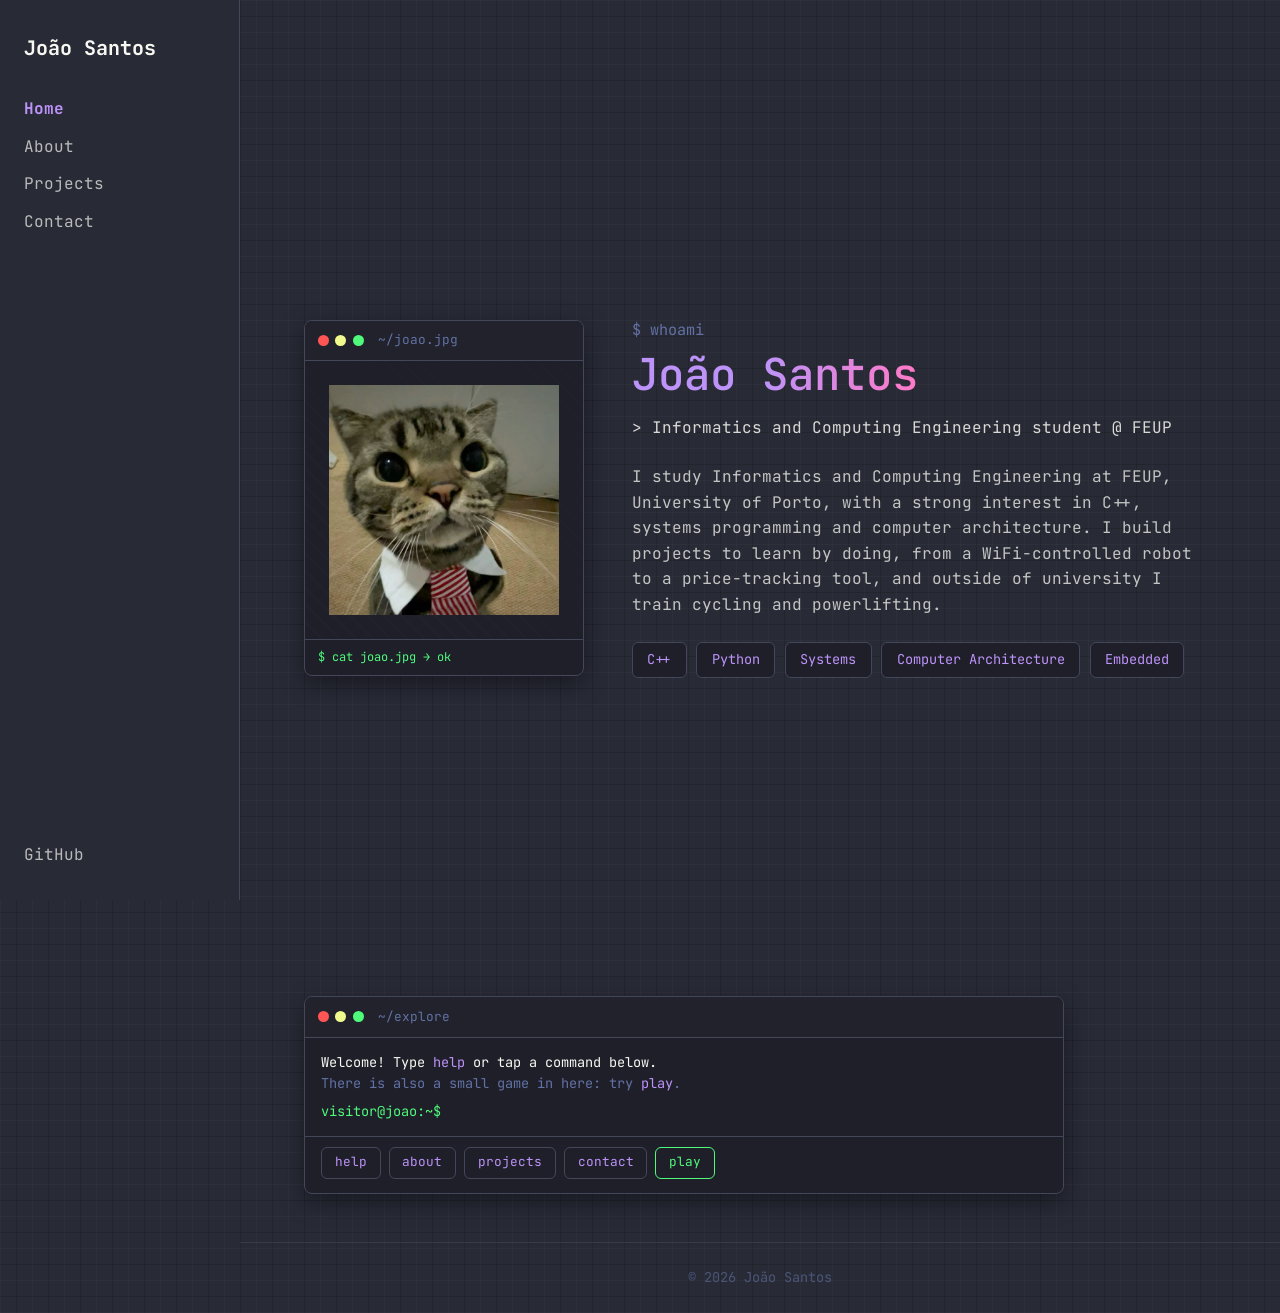
==== commit 850cfba5: "Add interactive terminal and bike game to home page" ====
--- a/index.html
+++ b/index.html
@@ -10,6 +10,7 @@
   <link rel="apple-touch-icon" href="assets/favicon-180.png">
   <link rel="stylesheet" href="css/style.css">
   <link rel="stylesheet" href="css/layout.css">
+  <link rel="stylesheet" href="css/terminal.css">
 </head>
 <body>
 
@@ -65,6 +66,61 @@
 
     </section>
 
+    <!-- Interactive terminal (hidden until js/terminal.js runs) -->
+    <section class="terminal" id="terminal" aria-labelledby="terminal-title" hidden>
+      <h2 class="visually-hidden" id="terminal-title">Interactive terminal</h2>
+
+      <div class="terminal__window">
+        <div class="hero__window-bar">
+          <span class="hero__dot hero__dot--red"></span>
+          <span class="hero__dot hero__dot--yellow"></span>
+          <span class="hero__dot hero__dot--green"></span>
+          <span class="hero__window-title">~/explore</span>
+        </div>
+
+        <div class="terminal__body">
+          <div class="terminal__output" id="terminal-output" role="log" aria-live="polite"></div>
+
+          <div class="terminal__game" id="terminal-game" hidden>
+            <canvas
+              id="bike-canvas"
+              class="terminal__canvas"
+              width="600"
+              height="150"
+              role="img"
+              aria-label="Bicycle game. Press space to jump and the down arrow to duck."
+            ></canvas>
+            <div class="terminal__game-footer">
+              <span>Space / tap: jump &middot; &darr; / hold bottom: duck &middot; Esc: exit</span>
+              <button type="button" class="terminal__game-exit" id="terminal-game-exit">Exit game</button>
+            </div>
+          </div>
+
+          <form class="terminal__form" id="terminal-form" autocomplete="off">
+            <label class="terminal__prompt" for="terminal-input">visitor@joao:~$</label>
+            <input
+              class="terminal__input"
+              id="terminal-input"
+              type="text"
+              autocomplete="off"
+              autocapitalize="off"
+              autocorrect="off"
+              spellcheck="false"
+              aria-label="Type a command"
+            >
+          </form>
+        </div>
+
+        <div class="terminal__chips">
+          <button type="button" class="terminal__chip" data-command="help">help</button>
+          <button type="button" class="terminal__chip" data-command="about">about</button>
+          <button type="button" class="terminal__chip" data-command="projects">projects</button>
+          <button type="button" class="terminal__chip" data-command="contact">contact</button>
+          <button type="button" class="terminal__chip terminal__chip--play" data-command="play">play</button>
+        </div>
+      </div>
+    </section>
+
   </main>
 
   <!-- The footer is built by js/footer.js and injected here -->
@@ -72,5 +128,7 @@
 
   <script src="js/sidebar.js"></script>
   <script src="js/footer.js"></script>
+  <script src="js/bike-game.js"></script>
+  <script src="js/terminal.js"></script>
 </body>
-</html>
+</html>
--- a/css/layout.css
+++ b/css/layout.css
@@ -11,8 +11,15 @@
 
 body {
   display: flex;
+  flex-wrap: wrap; /* lets the footer sit on its own row below the page */
+  align-content: flex-start;
   min-height: 100vh;
   margin: 0;
+}
+
+/* The injected footer container takes the full width, below <main> */
+#footer {
+  flex: 0 0 100%;
 }
 
 /* ===== Sidebar ===== */
@@ -90,7 +97,7 @@
   margin-left: var(--sidebar-width);
   padding: 3rem 4rem;
   flex: 1;
-  max-width: 900px;
+  max-width: 1100px;
 }
 
 /* ===== Hero ===== */
@@ -387,6 +394,81 @@
   list-style: none;
 }
 
+/* ===== Photo slots (projects and hobbies) =====
+ * Each <figure class="media"> shows its image. If the file doesn't exist yet,
+ * the "media--empty" class is added by the onerror handler and a dashed
+ * placeholder with the expected file path is shown instead.
+ */
+
+.media {
+  margin: 0 0 1rem;
+  max-width: 640px;
+  aspect-ratio: 16 / 9;
+  border: 1px solid var(--border, #44475a);
+  border-radius: 8px;
+  overflow: hidden;
+  background-color: var(--bg-alt, #1e1f29);
+}
+
+.media img {
+  width: 100%;
+  height: 100%;
+  object-fit: cover;
+  display: block;
+}
+
+.media--empty {
+  display: flex;
+  align-items: center;
+  justify-content: center;
+  padding: 1rem;
+  text-align: center;
+  border-style: dashed;
+}
+
+.media--empty::after {
+  content: attr(data-path);
+  font-size: 0.8rem;
+  color: var(--comment, #6272a4);
+}
+
+/* --- Hobby sections: text on the left, square photo on the right --- */
+
+.about__hobby {
+  margin-top: 3rem;
+}
+
+.about__hobby-body {
+  display: flex;
+  align-items: flex-start;
+  gap: 2rem;
+}
+
+.about__hobby-text {
+  flex: 1 1 0;
+  min-width: 0;
+}
+
+.media--square {
+  flex: 0 0 340px;
+  width: 340px;
+  max-width: none;
+  aspect-ratio: 1 / 1;
+  margin: 0;
+}
+
+@media (max-width: 700px) {
+  .about__hobby-body {
+    flex-direction: column;
+  }
+
+  .media--square {
+    flex: none;
+    width: 100%;
+    max-width: 360px;
+  }
+}
+
 /* ===== Footer ===== */
 
 .footer {
@@ -435,4 +517,4 @@
   .footer {
     padding: 1.5rem;
   }
-}
+}
--- a/css/terminal.css
+++ b/css/terminal.css
@@ -0,0 +1,184 @@
+/* css/terminal.css
+ *
+ * Styles for the interactive terminal and the bicycle game on the home page.
+ * Colours come from the Dracula variables defined in style.css.
+ */
+
+.terminal {
+  margin-top: 3rem;
+  max-width: 760px;
+}
+
+.terminal__window {
+  border: 1px solid var(--border, #44475a);
+  border-radius: 8px;
+  overflow: hidden;
+  background-color: var(--bg-alt, #1e1f29);
+  box-shadow: 0 8px 24px rgba(0, 0, 0, 0.4);
+}
+
+.terminal__body {
+  padding: 0.9rem 1rem 0.6rem;
+  font-size: 0.85rem;
+}
+
+.terminal__output {
+  max-height: 17rem;
+  overflow-y: auto;
+  overscroll-behavior: contain;
+}
+
+.terminal__line {
+  min-height: 1.55em;
+  line-height: 1.55;
+  white-space: pre-wrap;
+  overflow-wrap: anywhere;
+  color: var(--fg, #f8f8f2);
+}
+
+.terminal__prompt-echo,
+.terminal__prompt {
+  color: var(--green, #50fa7b);
+}
+
+.terminal__dim {
+  color: var(--comment, #6272a4);
+}
+
+.terminal__ok {
+  color: var(--green, #50fa7b);
+}
+
+.terminal__err {
+  color: var(--red, #ff5555);
+}
+
+.terminal__cmd {
+  color: var(--purple, #bd93f9);
+}
+
+.terminal__link {
+  color: var(--cyan, #8be9fd);
+  border-bottom: 1px solid transparent;
+}
+
+.terminal__link:hover,
+.terminal__link:focus-visible {
+  border-bottom-color: var(--cyan, #8be9fd);
+}
+
+/* ----- input line ----- */
+
+.terminal__form {
+  display: flex;
+  align-items: center;
+  gap: 0.5rem;
+  margin-top: 0.25rem;
+}
+
+.terminal__prompt {
+  flex: none;
+}
+
+.terminal__input {
+  flex: 1;
+  min-width: 0;
+  padding: 0.2rem 0;
+  border: 0;
+  outline: 0;
+  background: transparent;
+  color: var(--fg, #f8f8f2);
+  font: inherit;
+  caret-color: var(--green, #50fa7b);
+}
+
+.terminal__input:disabled {
+  opacity: 0.4;
+}
+
+/* ----- game ----- */
+
+.terminal__game {
+  margin: 0.75rem 0;
+}
+
+.terminal__game[hidden] {
+  display: none;
+}
+
+.terminal__canvas {
+  display: block;
+  width: 100%;
+  height: auto;
+  aspect-ratio: 4 / 1;
+  border: 1px solid var(--border, #44475a);
+  border-radius: 4px;
+  background-color: var(--bg-alt, #1e1f29);
+  touch-action: none;
+  user-select: none;
+  -webkit-user-select: none;
+  cursor: pointer;
+}
+
+.terminal__game-footer {
+  display: flex;
+  flex-wrap: wrap;
+  align-items: center;
+  justify-content: space-between;
+  gap: 0.5rem;
+  margin-top: 0.5rem;
+  font-size: 0.75rem;
+  color: var(--comment, #6272a4);
+}
+
+/* ----- command buttons ----- */
+
+.terminal__chips {
+  display: flex;
+  flex-wrap: wrap;
+  gap: 0.5rem;
+  padding: 0.6rem 1rem 0.9rem;
+  border-top: 1px solid var(--border, #44475a);
+}
+
+.terminal__chip,
+.terminal__game-exit {
+  padding: 0.3rem 0.8rem;
+  border: 1px solid var(--border, #44475a);
+  border-radius: 6px;
+  background-color: transparent;
+  color: var(--purple, #bd93f9);
+  font: inherit;
+  font-size: 0.8rem;
+  cursor: pointer;
+  transition: background-color 0.2s, border-color 0.2s;
+}
+
+.terminal__chip:hover,
+.terminal__game-exit:hover {
+  background-color: var(--bg-current-line, #44475a);
+}
+
+.terminal__chip:focus-visible,
+.terminal__game-exit:focus-visible,
+.terminal__input:focus-visible {
+  outline: 2px solid var(--purple, #bd93f9);
+  outline-offset: 2px;
+}
+
+.terminal__chip--play {
+  border-color: var(--green, #50fa7b);
+  color: var(--green, #50fa7b);
+}
+
+.visually-hidden {
+  position: absolute;
+  width: 1px;
+  height: 1px;
+  margin: -1px;
+  padding: 0;
+  overflow: hidden;
+  clip: rect(0, 0, 0, 0);
+  white-space: nowrap;
+  border: 0;
+}
